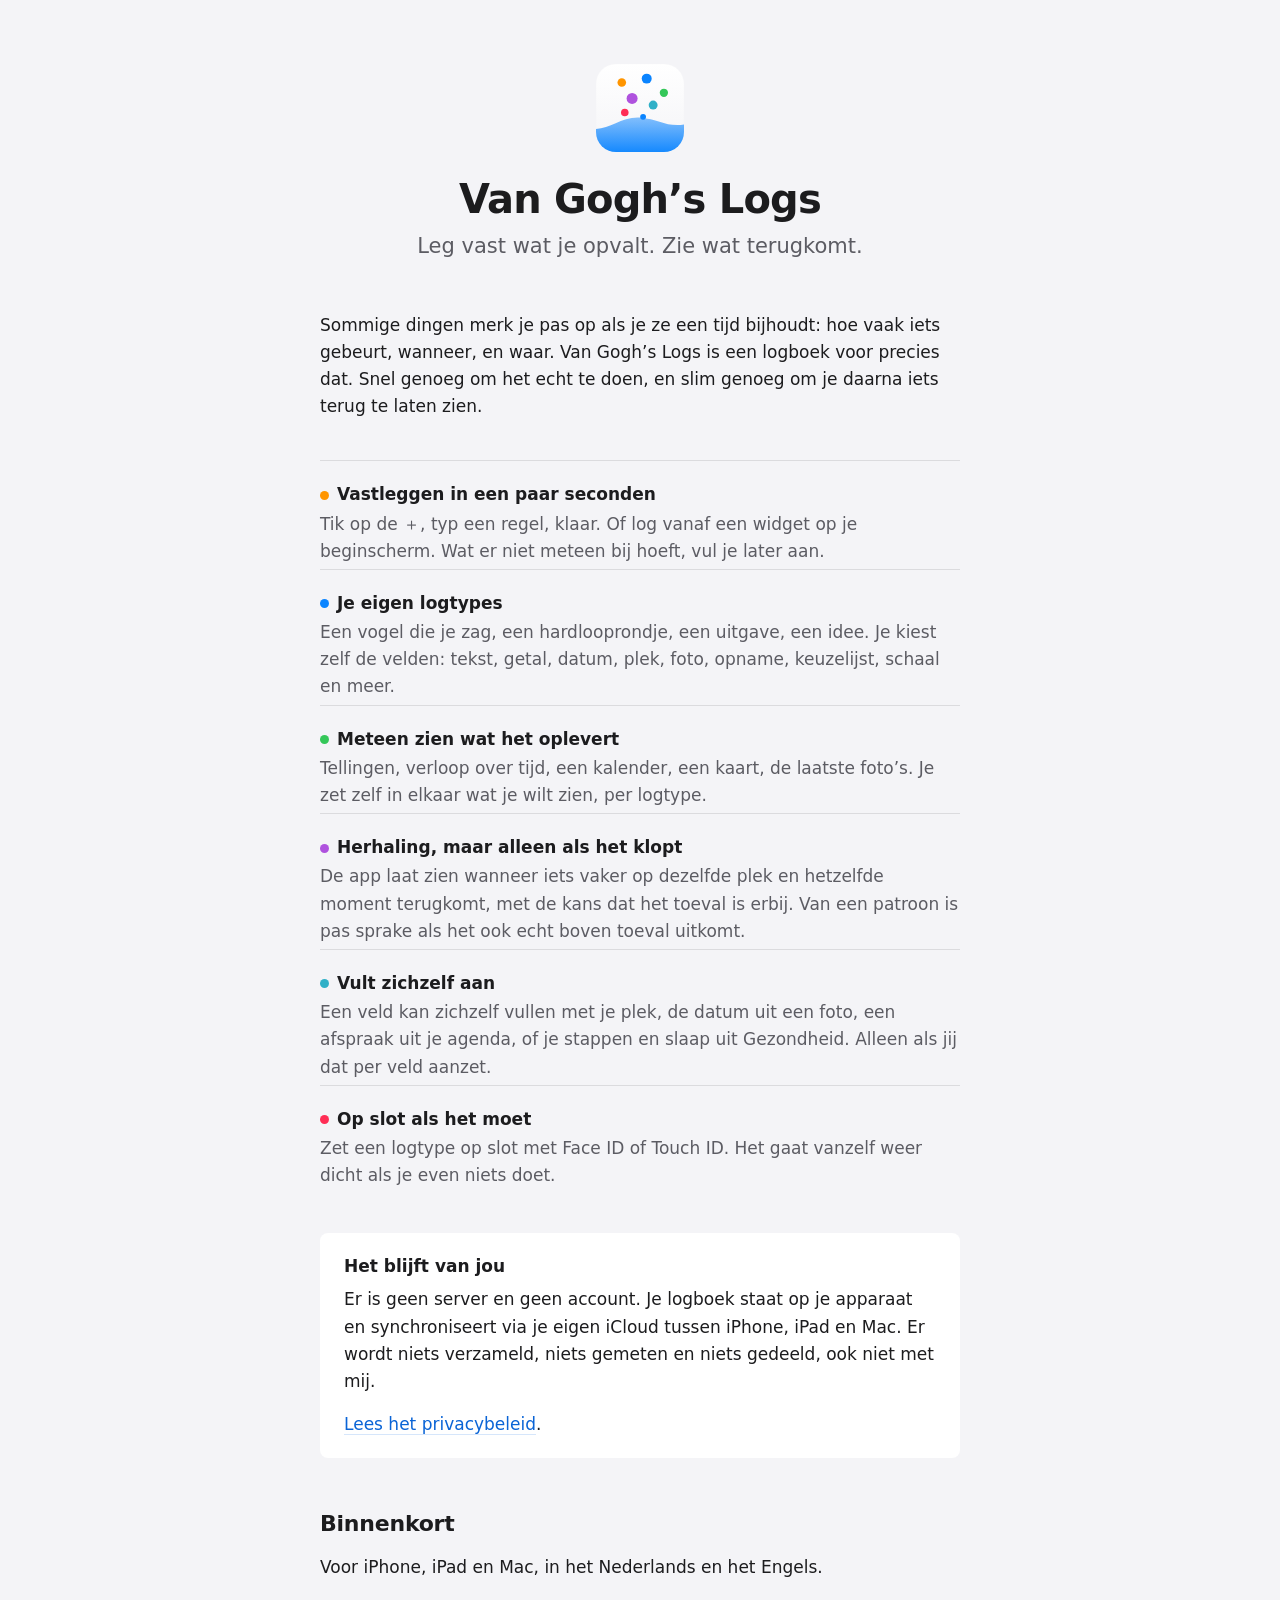
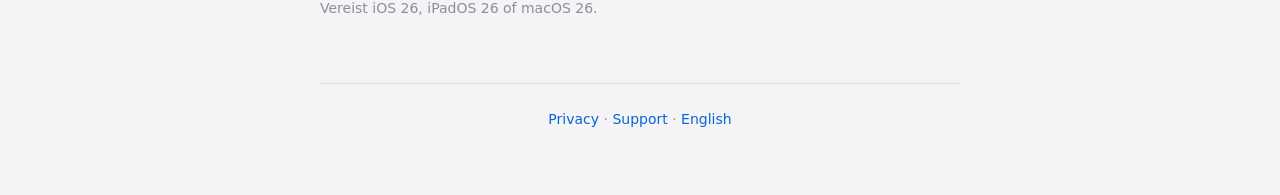
==== index.html @ bbb8a3aa "Eerste versie van de productpagina" ====
<!DOCTYPE html>
<html lang="nl">
<head>
<meta charset="utf-8">
<meta name="viewport" content="width=device-width, initial-scale=1">
<title>Van Gogh's Logs — leg vast wat je opvalt</title>
<meta name="description" content="Van Gogh's Logs is een logboek voor alles wat je wilt bijhouden: snel vastleggen, zelf inrichten en meteen zien wat het oplevert. Alles blijft op je apparaat en in je eigen iCloud.">
<link rel="icon" href="icoon.svg" type="image/svg+xml">
<link rel="apple-touch-icon" href="icoon.svg">
<link rel="stylesheet" href="stijl.css?v=1">
</head>
<body>
<main>

<header>
  <div class="mark"><picture>
    <source srcset="icoon-donker.svg" media="(prefers-color-scheme: dark)">
    <img src="icoon.svg" alt="">
  </picture></div>
  <h1>Van Gogh’s Logs</h1>
  <p class="lead">Leg vast wat je opvalt. Zie wat terugkomt.</p>
</header>

<p style="margin-top:40px">Sommige dingen merk je pas op als je ze een tijd bijhoudt: hoe vaak
iets gebeurt, wanneer, en waar. Van Gogh’s Logs is een logboek voor precies dat. Snel genoeg
om het echt te doen, en slim genoeg om je daarna iets terug te laten zien.</p>

<ul class="points">
  <li>
    <strong><span class="dots"><i style="background:#ff9500"></i></span>Vastleggen in een paar seconden</strong>
    <span>Tik op de ＋, typ een regel, klaar. Of log vanaf een widget op je beginscherm. Wat er niet meteen bij hoeft, vul je later aan.</span>
  </li>
  <li>
    <strong><span class="dots"><i style="background:#0a84ff"></i></span>Je eigen logtypes</strong>
    <span>Een vogel die je zag, een hardlooprondje, een uitgave, een idee. Je kiest zelf de velden: tekst, getal, datum, plek, foto, opname, keuzelijst, schaal en meer.</span>
  </li>
  <li>
    <strong><span class="dots"><i style="background:#34c759"></i></span>Meteen zien wat het oplevert</strong>
    <span>Tellingen, verloop over tijd, een kalender, een kaart, de laatste foto’s. Je zet zelf in elkaar wat je wilt zien, per logtype.</span>
  </li>
  <li>
    <strong><span class="dots"><i style="background:#af52de"></i></span>Herhaling, maar alleen als het klopt</strong>
    <span>De app laat zien wanneer iets vaker op dezelfde plek en hetzelfde moment terugkomt, met de kans dat het toeval is erbij. Van een patroon is pas sprake als het ook echt boven toeval uitkomt.</span>
  </li>
  <li>
    <strong><span class="dots"><i style="background:#30b0c7"></i></span>Vult zichzelf aan</strong>
    <span>Een veld kan zichzelf vullen met je plek, de datum uit een foto, een afspraak uit je agenda, of je stappen en slaap uit Gezondheid. Alleen als jij dat per veld aanzet.</span>
  </li>
  <li>
    <strong><span class="dots"><i style="background:#ff2d55"></i></span>Op slot als het moet</strong>
    <span>Zet een logtype op slot met Face ID of Touch ID. Het gaat vanzelf weer dicht als je even niets doet.</span>
  </li>
</ul>

<div class="note">
  <h3 style="margin-top:0">Het blijft van jou</h3>
  <p>Er is geen server en geen account. Je logboek staat op je apparaat en
  synchroniseert via je eigen iCloud tussen iPhone, iPad en Mac. Er wordt niets verzameld,
  niets gemeten en niets gedeeld, ook niet met mij.</p>
  <p><a href="privacy.html">Lees het privacybeleid</a>.</p>
</div>

<h2>Binnenkort</h2>
<p>Voor iPhone, iPad en Mac, in het Nederlands en het Engels.</p>
<p class="meta">Vereist iOS 26, iPadOS 26 of macOS 26.</p>

<footer>
  <a href="privacy.html">Privacy</a> · <a href="support.html">Support</a> · <a href="index-en.html">English</a>
</footer>

</main>
</body>
</html>
---- stijl.css ----
/* Zoals de app ("Rustig"): wit, haarlijnen, kleur alleen in de stippen. */
:root {
  --page: #F4F4F7;
  --block: #FFFFFF;
  --card: #FFFFFF;
  --separator: rgba(0, 0, 0, 0.10);
  --text: #1C1C1E;
  --text-secondary: #5C5C63;
  --text-tertiary: #8E8E93;
  --accent: #0A64D6;
  --accent-wash: #D6E6FB;
}

@media (prefers-color-scheme: dark) {
  :root {
    --page: #1C1C1E;
    --block: #2C2C2E;
    --card: #2C2C2E;
    --separator: rgba(255, 255, 255, 0.10);
    --text: #F2F2F7;
    --text-secondary: #AEAEB2;
    --text-tertiary: #7C7C80;
    --accent: #64A8FF;
    --accent-wash: #1F3554;
  }
}

* { box-sizing: border-box; }

body {
  margin: 0;
  padding: 0 24px 64px;
  background: var(--page);
  color: var(--text);
  font: 17px/1.6 -apple-system, BlinkMacSystemFont, "Segoe UI", system-ui, sans-serif;
  -webkit-font-smoothing: antialiased;
}

main { max-width: 640px; margin: 0 auto; }

header { padding: 64px 0 8px; text-align: center; }

.mark { width: 88px; height: 88px; margin: 0 auto 24px; display: block; border-radius: 20px; }
.mark img { width: 100%; height: 100%; border-radius: 20px; display: block; }
.dots { display: inline-flex; gap: 6px; vertical-align: middle; margin-right: 8px; }
.dots i { width: 9px; height: 9px; border-radius: 50%; display: inline-block; }

h1 { font-size: 40px; line-height: 1.15; font-weight: 600; margin: 0 0 8px; letter-spacing: -0.02em; }
h2 { font-size: 22px; font-weight: 600; margin: 48px 0 12px; letter-spacing: -0.01em; }
h3 { font-size: 17px; font-weight: 600; margin: 28px 0 6px; }

.lead { font-size: 21px; color: var(--text-secondary); margin: 0; }

p { margin: 0 0 16px; }

a { color: var(--accent); text-decoration: none; border-bottom: 1px solid var(--accent-wash); }
a:hover { border-bottom-color: var(--accent); }

ul { padding-left: 22px; margin: 0 0 16px; }
li { margin-bottom: 8px; }

.points { list-style: none; padding: 0; margin: 40px 0; }
.points li { border-top: 1px solid var(--separator); padding: 20px 0 4px; margin: 0; }
.points strong { display: block; font-size: 17px; margin-bottom: 2px; }
.points span { color: var(--text-secondary); }

.note {
  background: var(--block);
  border-radius: 8px;
  padding: 20px 24px;
  margin: 32px 0;
}
.note p:last-child { margin-bottom: 0; }

.meta { color: var(--text-tertiary); font-size: 14px; }

nav.langs { text-align: center; padding: 24px 0 0; font-size: 14px; color: var(--text-tertiary); }
nav.langs a { border: 0; }

footer {
  margin-top: 64px;
  padding-top: 24px;
  border-top: 1px solid var(--separator);
  color: var(--text-tertiary);
  font-size: 14px;
  text-align: center;
}
footer a { border: 0; }

/* Link naar het contactformulier op damonia.com — ziet eruit als de oude verstuurknop. */
.contact-link { margin: 28px 0 12px; }
.contact-link a {
  display: inline-block;
  font-weight: 600;
  color: var(--page);
  background: var(--accent);
  border-radius: 6px;
  padding: 12px 24px;
  text-decoration: none;
  transition: transform 0.15s ease, opacity 0.15s ease;
}
.contact-link a:hover { opacity: 0.92; }
.contact-link a:active { transform: scale(0.98); }
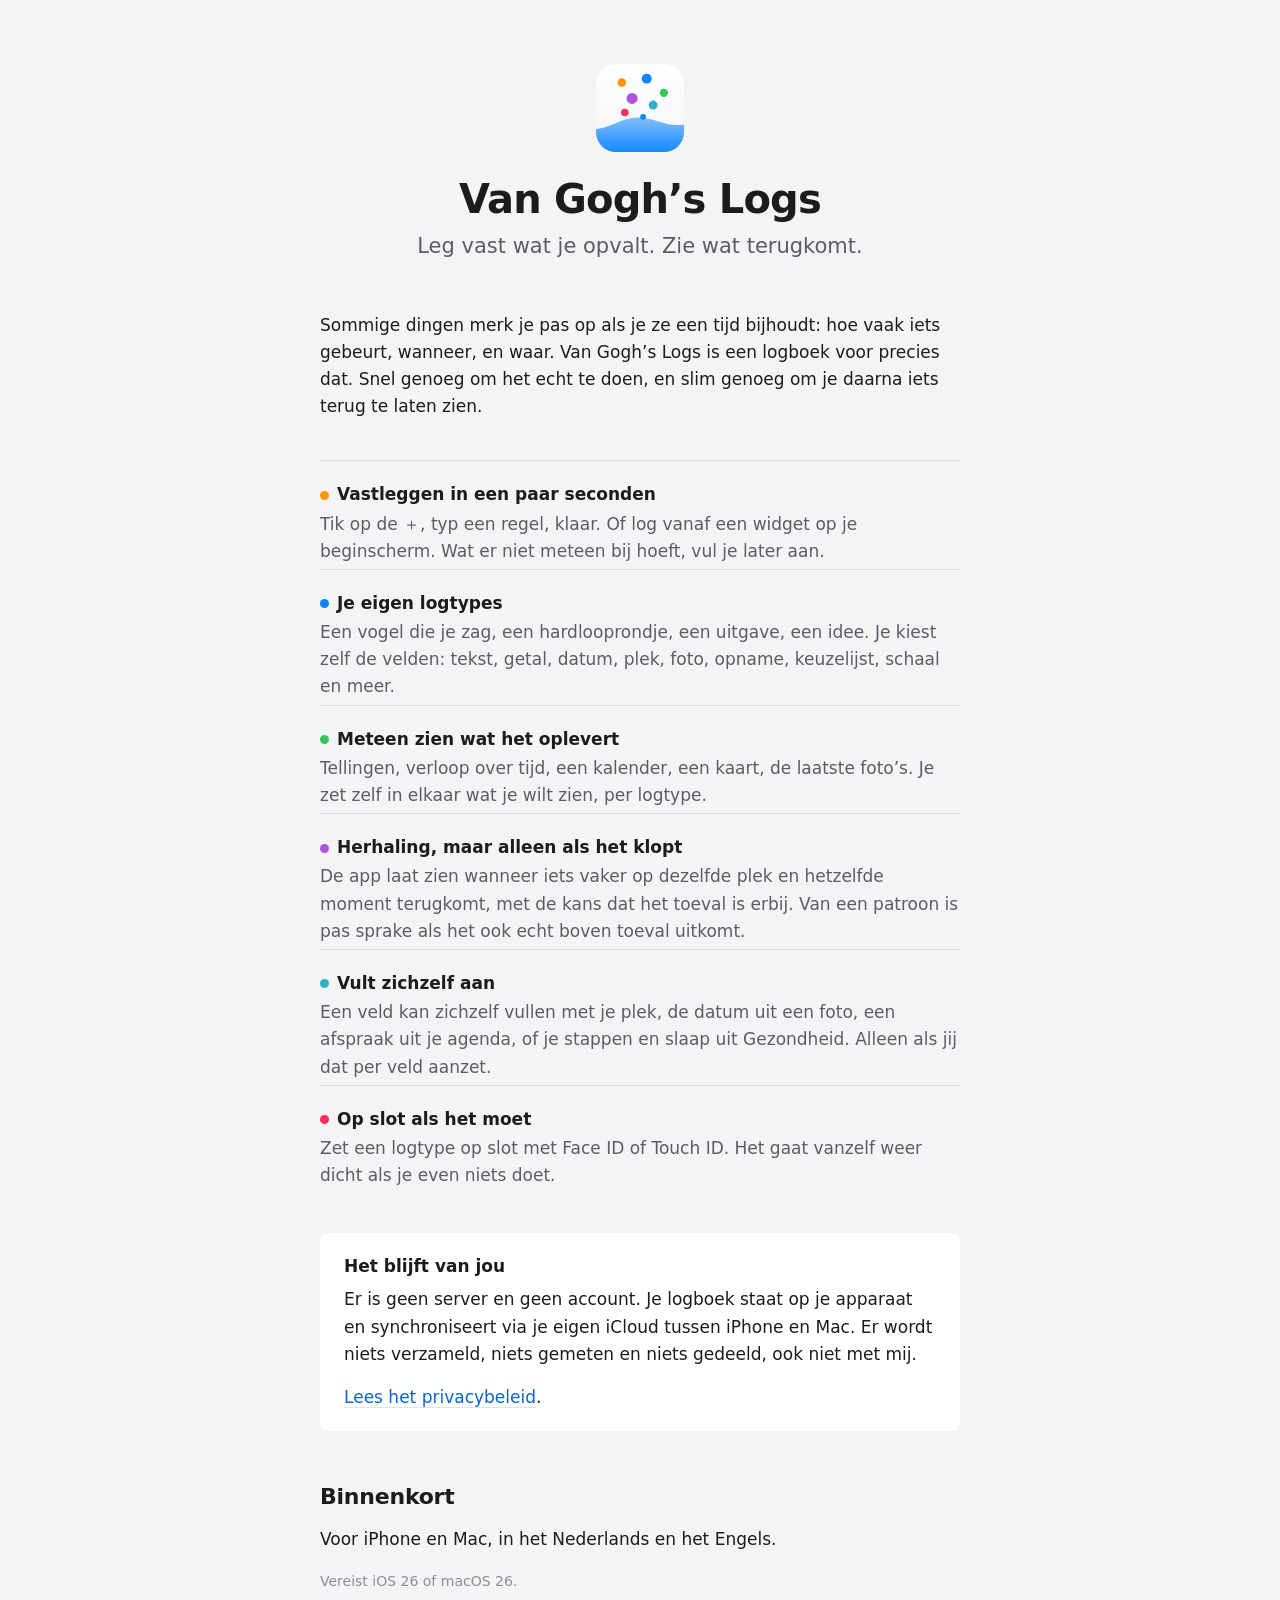
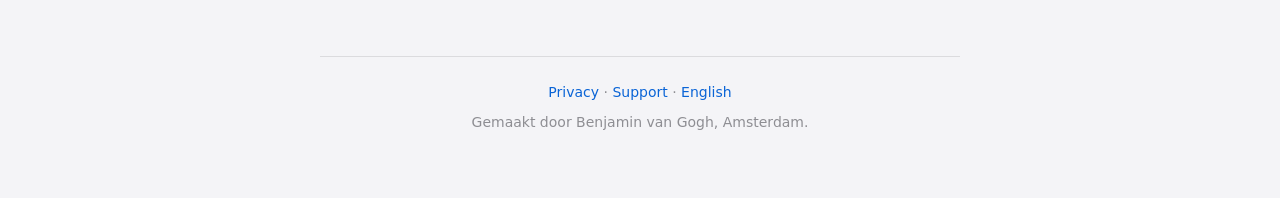
==== commit 59191397: "Makersregel, verantwoordelijke en Resend in het beleid, iPad weg (prompt 108) Co-Authored-By: Claude" ====
--- a/index.html
+++ b/index.html
@@ -7,7 +7,7 @@
 <meta name="description" content="Van Gogh's Logs is een logboek voor alles wat je wilt bijhouden: snel vastleggen, zelf inrichten en meteen zien wat het oplevert. Alles blijft op je apparaat en in je eigen iCloud.">
 <link rel="icon" href="icoon.svg" type="image/svg+xml">
 <link rel="apple-touch-icon" href="icoon.svg">
-<link rel="stylesheet" href="stijl.css?v=1">
+<link rel="stylesheet" href="stijl.css?v=2">
 </head>
 <body>
 <main>
@@ -55,17 +55,18 @@
 <div class="note">
   <h3 style="margin-top:0">Het blijft van jou</h3>
   <p>Er is geen server en geen account. Je logboek staat op je apparaat en
-  synchroniseert via je eigen iCloud tussen iPhone, iPad en Mac. Er wordt niets verzameld,
+  synchroniseert via je eigen iCloud tussen iPhone en Mac. Er wordt niets verzameld,
   niets gemeten en niets gedeeld, ook niet met mij.</p>
   <p><a href="privacy.html">Lees het privacybeleid</a>.</p>
 </div>
 
 <h2>Binnenkort</h2>
-<p>Voor iPhone, iPad en Mac, in het Nederlands en het Engels.</p>
-<p class="meta">Vereist iOS 26, iPadOS 26 of macOS 26.</p>
+<p>Voor iPhone en Mac, in het Nederlands en het Engels.</p>
+<p class="meta">Vereist iOS 26 of macOS 26.</p>
 
 <footer>
   <a href="privacy.html">Privacy</a> · <a href="support.html">Support</a> · <a href="index-en.html">English</a>
+<p class="maker">Gemaakt door Benjamin van Gogh, Amsterdam.</p>
 </footer>
 
 </main>
--- a/stijl.css
+++ b/stijl.css
@@ -101,3 +101,6 @@
 }
 .contact-link a:hover { opacity: 0.92; }
 .contact-link a:active { transform: scale(0.98); }
+
+/* De makersregel onder de links in de voet (prompt 108). */
+footer .maker { margin: 8px 0 0; font-size: 14px; }
